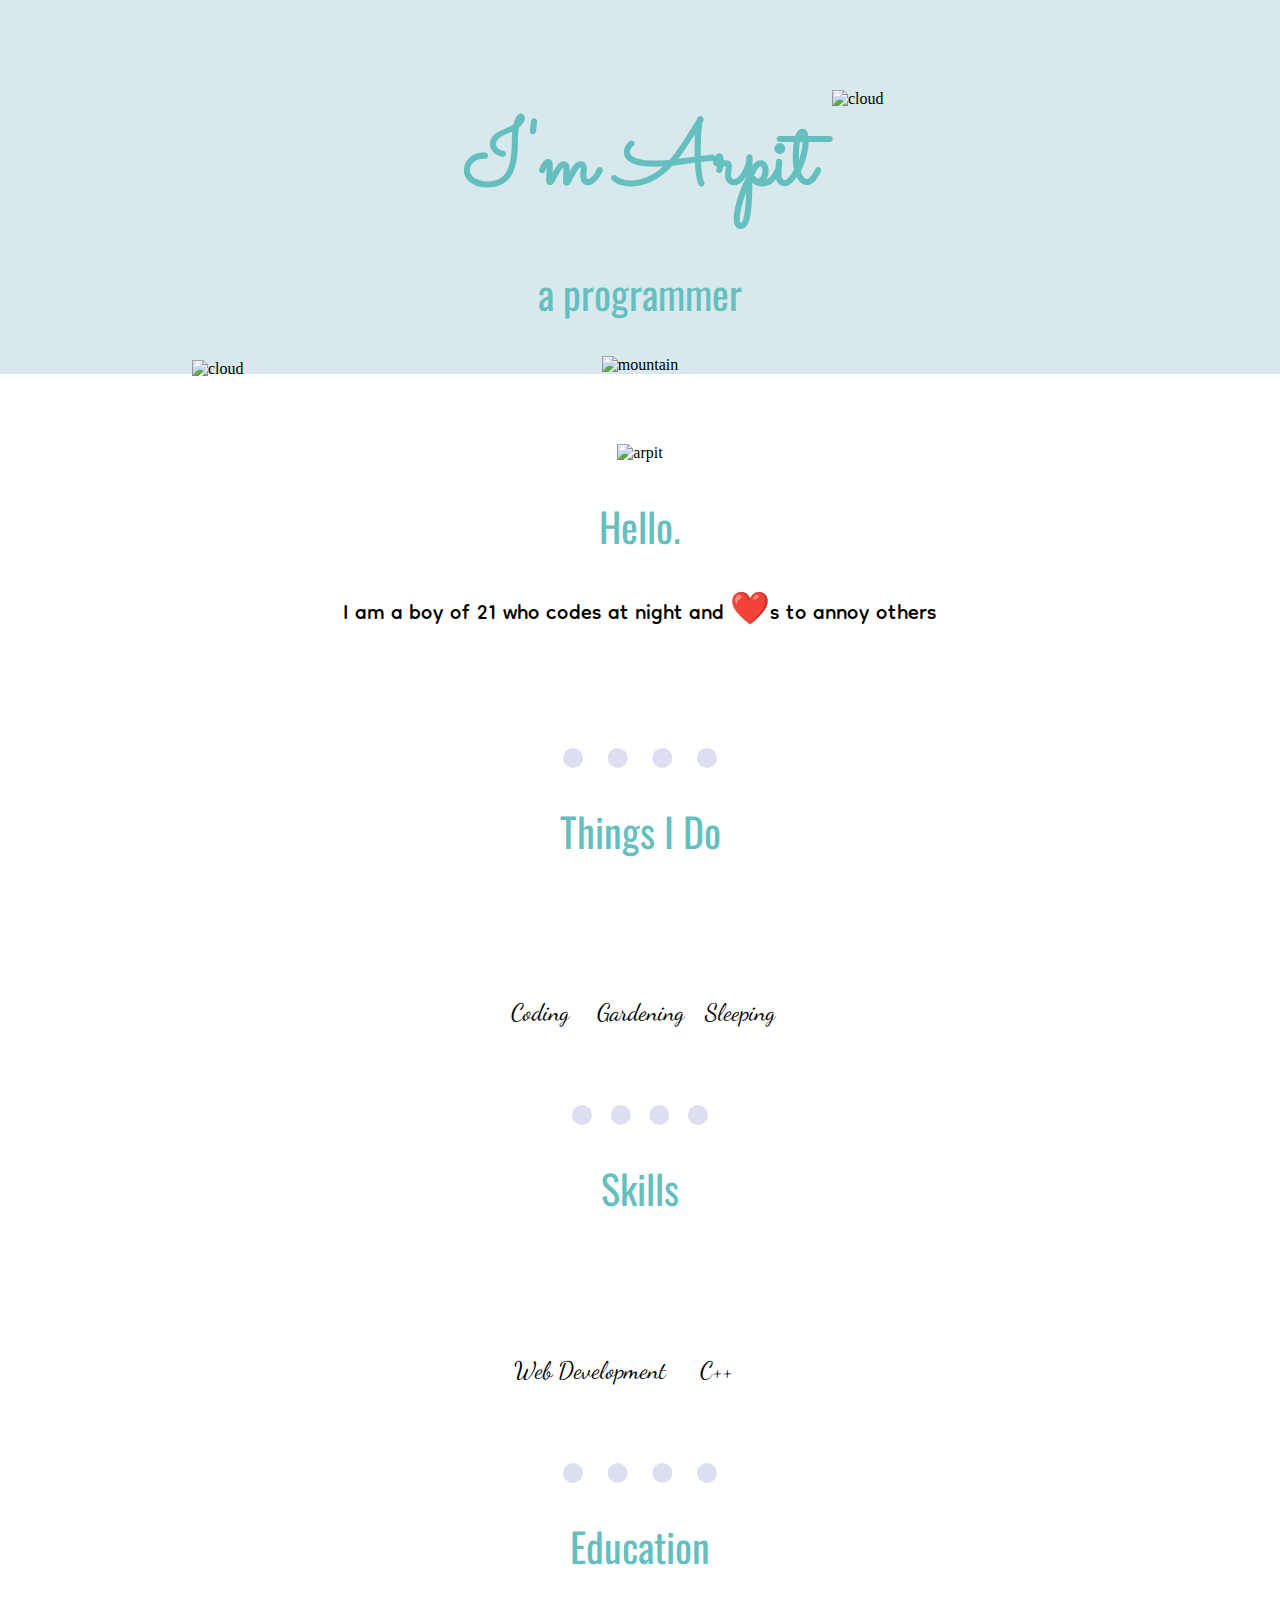
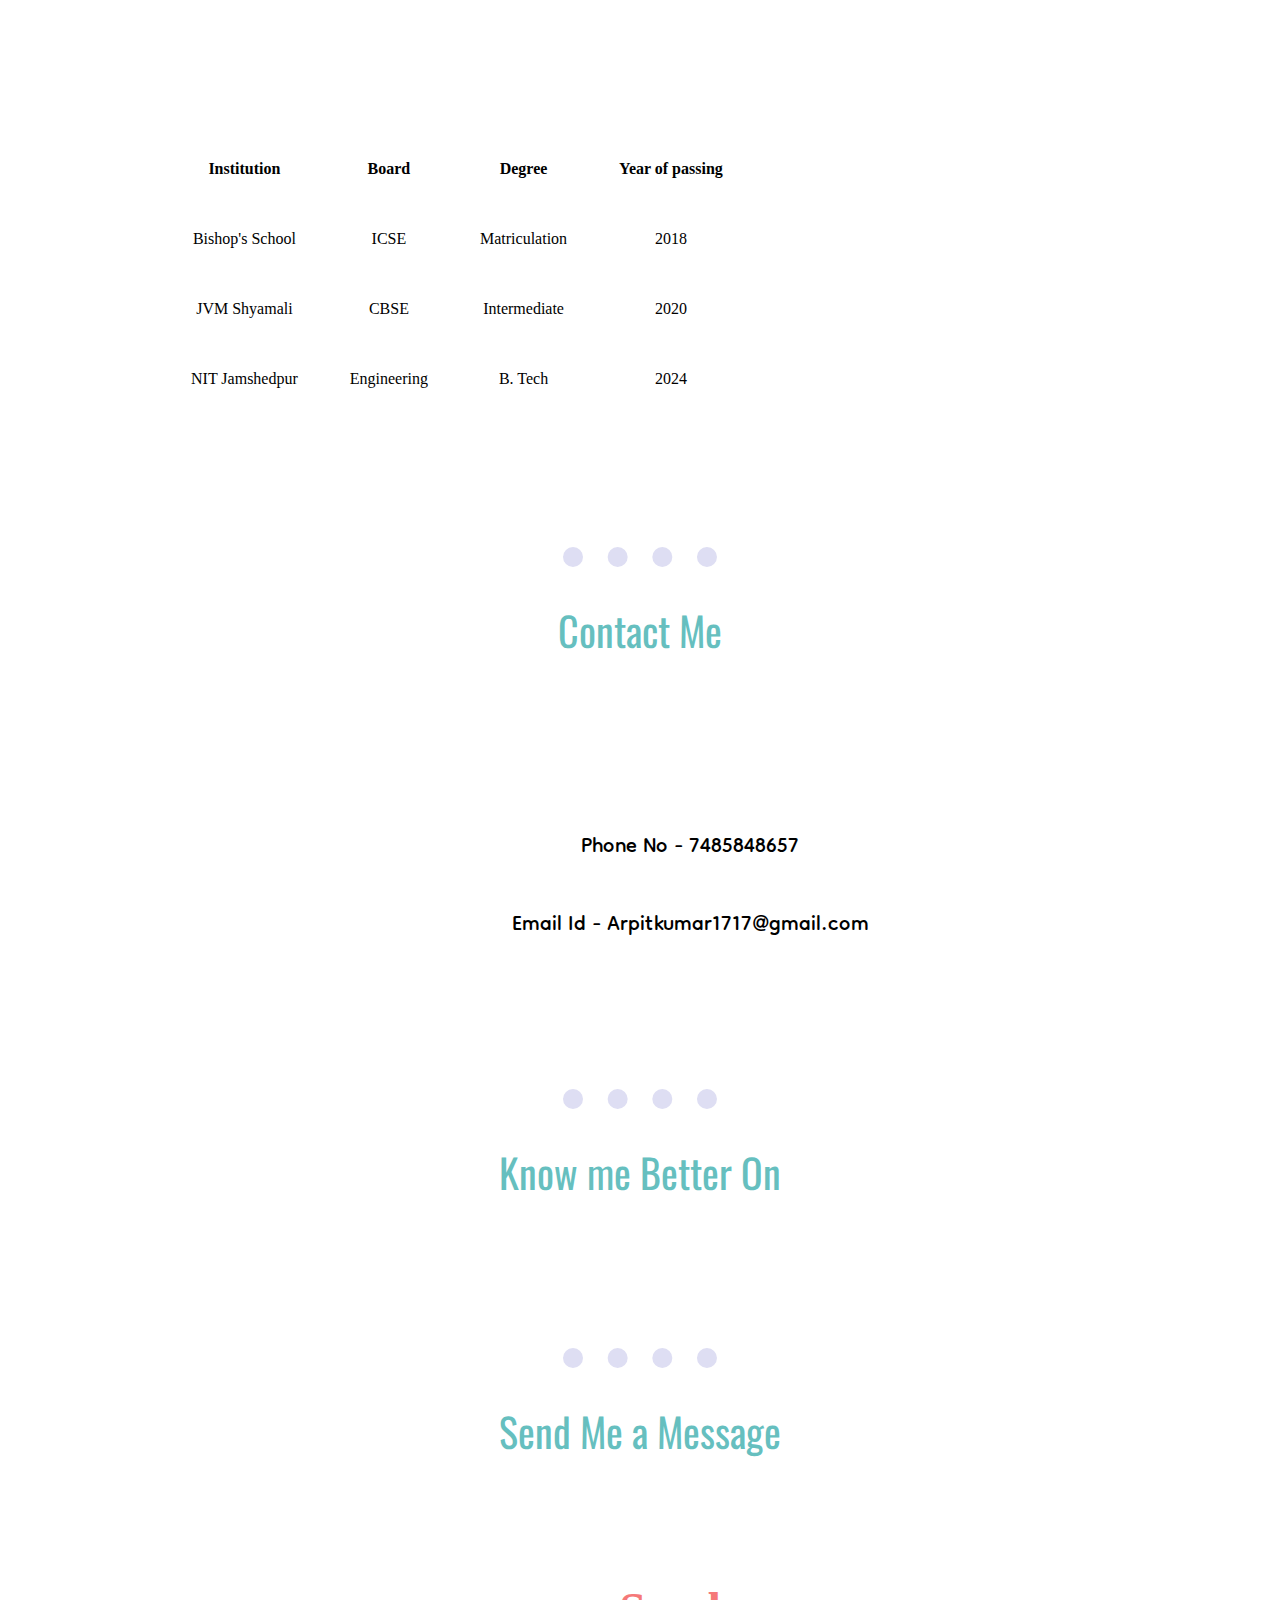
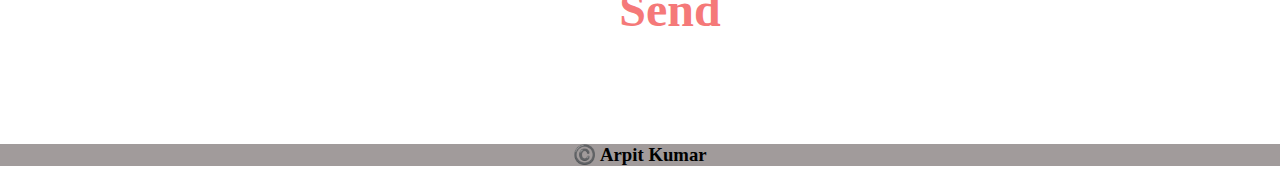
==== index.html @ 36d635fa "learned css" ====
<!DOCTYPE html>
<html lang="en">

<head>
    <meta charset="UTF-8">
    <meta http-equiv="X-UA-Compatible" content="IE=edge">
    <meta name="viewport" content="width=device-width, initial-scale=1.0">
    <title>Arpit</title>
    <link rel="stylesheet" href="cssstyle.css">
    <link rel="icon" href="images/favicon.ico">
    <link rel="preconnect" href="https://fonts.googleapis.com">
<link rel="preconnect" href="https://fonts.gstatic.com" crossorigin>
<link href="https://fonts.googleapis.com/css2?family=Dancing+Script&family=Dongle&family=Oswald:wght@200&family=Sacramento&display=swap" rel="stylesheet">
</head>

<body>
    <div class="first">
        <img class="topcloud" src="images/cloud.png" alt="cloud">
        <h1>I'm Arpit</h1>
        <h2>a programmer</h2>
        <img class="bottomcloud" src="images/cloud.png" alt="cloud">
        <img class="mountain" src="images/mountain.png" alt="mountain">
    </div>
    <div class="second">
        <img class="mypic" src="images/arpit.png" alt="arpit">
        <h2>Hello.</h2>
        <p>I am a boy of 21 who codes at night and ❤️s to annoy others</p>
    </div>
    <hr>
    <div class="third">
        <h2>Things I Do</h2>
        <div class="picformat">

            <div class="item a">
                <img class="pic" src="images/coding.png" alt=""><br>
                <span class="Thingstext">Coding</span>
            </div>
            <div class="item b">
                <img class="pic" src="images/gardening.png" alt=""><br>
                <span class="Thingstext">Gardening</span>
            </div>
            <div class="item c">
                <img class="pic" src="images/sleeping.png" alt=""><br>
                <span class="Thingstext">Sleeping</span>
            </div>
        </div>
    </div>
    <div class="forth" >
        <hr>
        <h2>Skills</h2>
        <div class="picformat" >

            <div class="item ">
                <img class="pic" src="images/website.png" alt=""><br>
                <span class="Thingstext">Web Development</span>
        </div>
        <div class="item ">
            <img class="pic" src="images/cpp.png" alt=""><br>
            <span class="Thingstext">C++</span>
        </div>
    </div>    
</div>
    </div>
    <div class="fifth" >
        <hr>
        <h2>Education</h2>
        <img class="education" src="images/graduation.png" alt="">
        <table class="table" cellspacing="50" >
            <thead   >

                <tr   >
                    <th>Institution</th>
                    <th>Board</th>
                    <th>Degree</th>
                    <th>Year of passing</th>
                </tr>
            </thead>
            <tbody>
                <tr>
                    <td>Bishop's School</td>
                    <td>ICSE</td>
                    <td>Matriculation</td>
                    <td>2018</td>
                </tr>
                <tr>
                    <td>JVM Shyamali</td>
                    <td>CBSE</td>
                    <td>Intermediate</td>
                    <td>2020</td>
                </tr>
                <tr>
                    <td>NIT Jamshedpur</td>
                    <td>Engineering</td>
                    <td>B. Tech</td>
                    <td>2024</td>
                </tr>
            </tbody>
        </table>
    </div>
    <hr>
    <div  class="sixth">
        <h2>Contact Me</h2>
        <div class="picformat" >
            <img class="contact" src="images/contact.png" alt="">
            <div class="contacttext" >
                <p>Phone No - 7485848657</p> 
                <p>Email Id - Arpitkumar1717@gmail.com </p>
            </div>
        </div>
    </div>
    <hr>
    <div class="seventh">
        <h2>Know me Better On</h2>
        <a href="https://www.facebook.com/profile.php?id=100053818970136"><img class="social" src="images/facebook.png" alt=""></a>
        <a href="https://www.instagram.com/_.arpit_verma_/"><img class="social" src="images/instagram.png" alt=""></a>
        <a href="https://www.linkedin.com/in/arpit-kumar-049a21136/"><img class="social" src="images/linkedin.png" alt=""></a>
        <a href="https://twitter.com/arpitkr1717"><img class="social" src="images/twitter.png" alt=""></a>
    </div>
    <hr>
    <div class="eigth">
        <h2>Send Me a Message</h2>
        <div class="picformat" >

            <img class="email" src="images/email.png" alt="">
            <a href="contactme.html" style="text-decoration: none;"><h3 class="send">Send</h3></a>
        </div>
    </div>
    <div>
        <h3 style="background-color: rgb(161, 155, 155);">©️ Arpit Kumar</h3>
    </div>

</body>

</html>
---- cssstyle.css ----
body {
  margin: 0;
  text-align: center;
}
h1 {
  margin: 0;
  font-family: "Sacramento", "Dancing Script", cursive;
  font-size: 560%;
  color: #66BFBF;
}
h2 {
  font-family: "Oswald", sans-serif;
  font-size: 2.5rem;
  color: #66BFBF;
  font-weight: normal;
}
p
{
    font-family: 'Dongle', sans-serif;
    font-size: 2rem;
}
span
{
    font-family: "Dancing Script", sans-serif;
  font-size: x-large; 
}
.first {
  padding: 100px;
  padding-bottom: 0;
  background-color: rgb(216, 233, 238);
}
.second {
  padding: 70px;
}
.third {
}
.forth
{
    float: none;
    padding: 70px;
    
}
.fifth
{
    float: none;
}
.mypic {
  height: 150px;
  width: 150px;
}
.pic {
  height: 150px;
  padding: 50px;
}

.item {
    float: left;
}
.picformat

{
    display: flex;
    justify-content: center;
}
.topcloud {
  position: absolute;
  top: 10%;
  left: 65%;
}
.bottomcloud {
  position: absolute;
  top: 40%;
  left: 15%;
}
.mountain {
  height: 100%;
  width: 100%;
}
.education
{
    padding: 70px;
    float: left;
    height: 350px;
}
.table
{
    padding: 100px 0;
}
.contact
{
    float: left;
    height: 250px;
    padding: 50px;
}
.contacttext
{
    padding: 100px 0;
}
.social
{
    height: 50px;
    padding: 50px;
}
.email

{
    float: left;
    padding: 30px;
    height: 150px;
}
.send
{
    padding: 40px 80px;
    color: rgb(245, 121, 121);
    font-size: xxx-large;
    text-decoration: none;  
}
hr
{
    border-style: none;
    border-top-style: dotted;
    width: 12%;
    border-width: 20px;
    border-color: rgb(222, 222, 243);
}
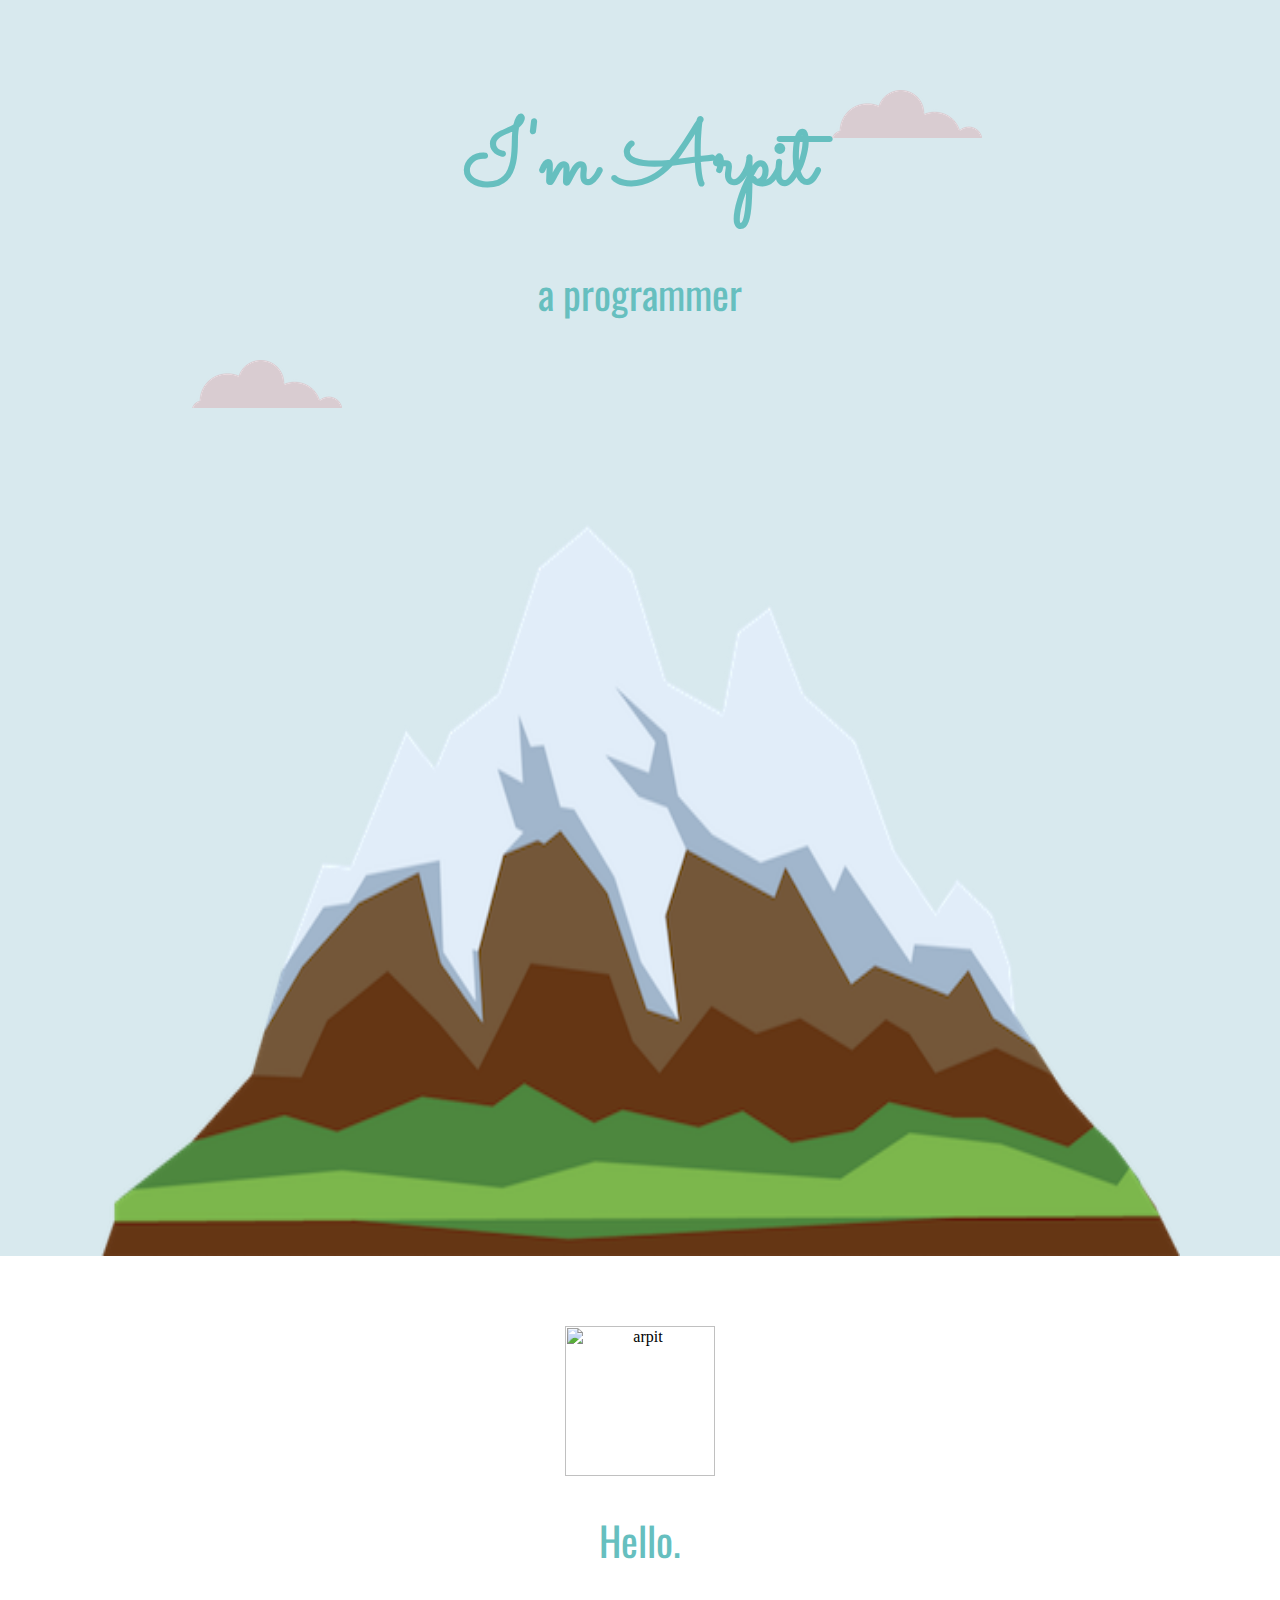
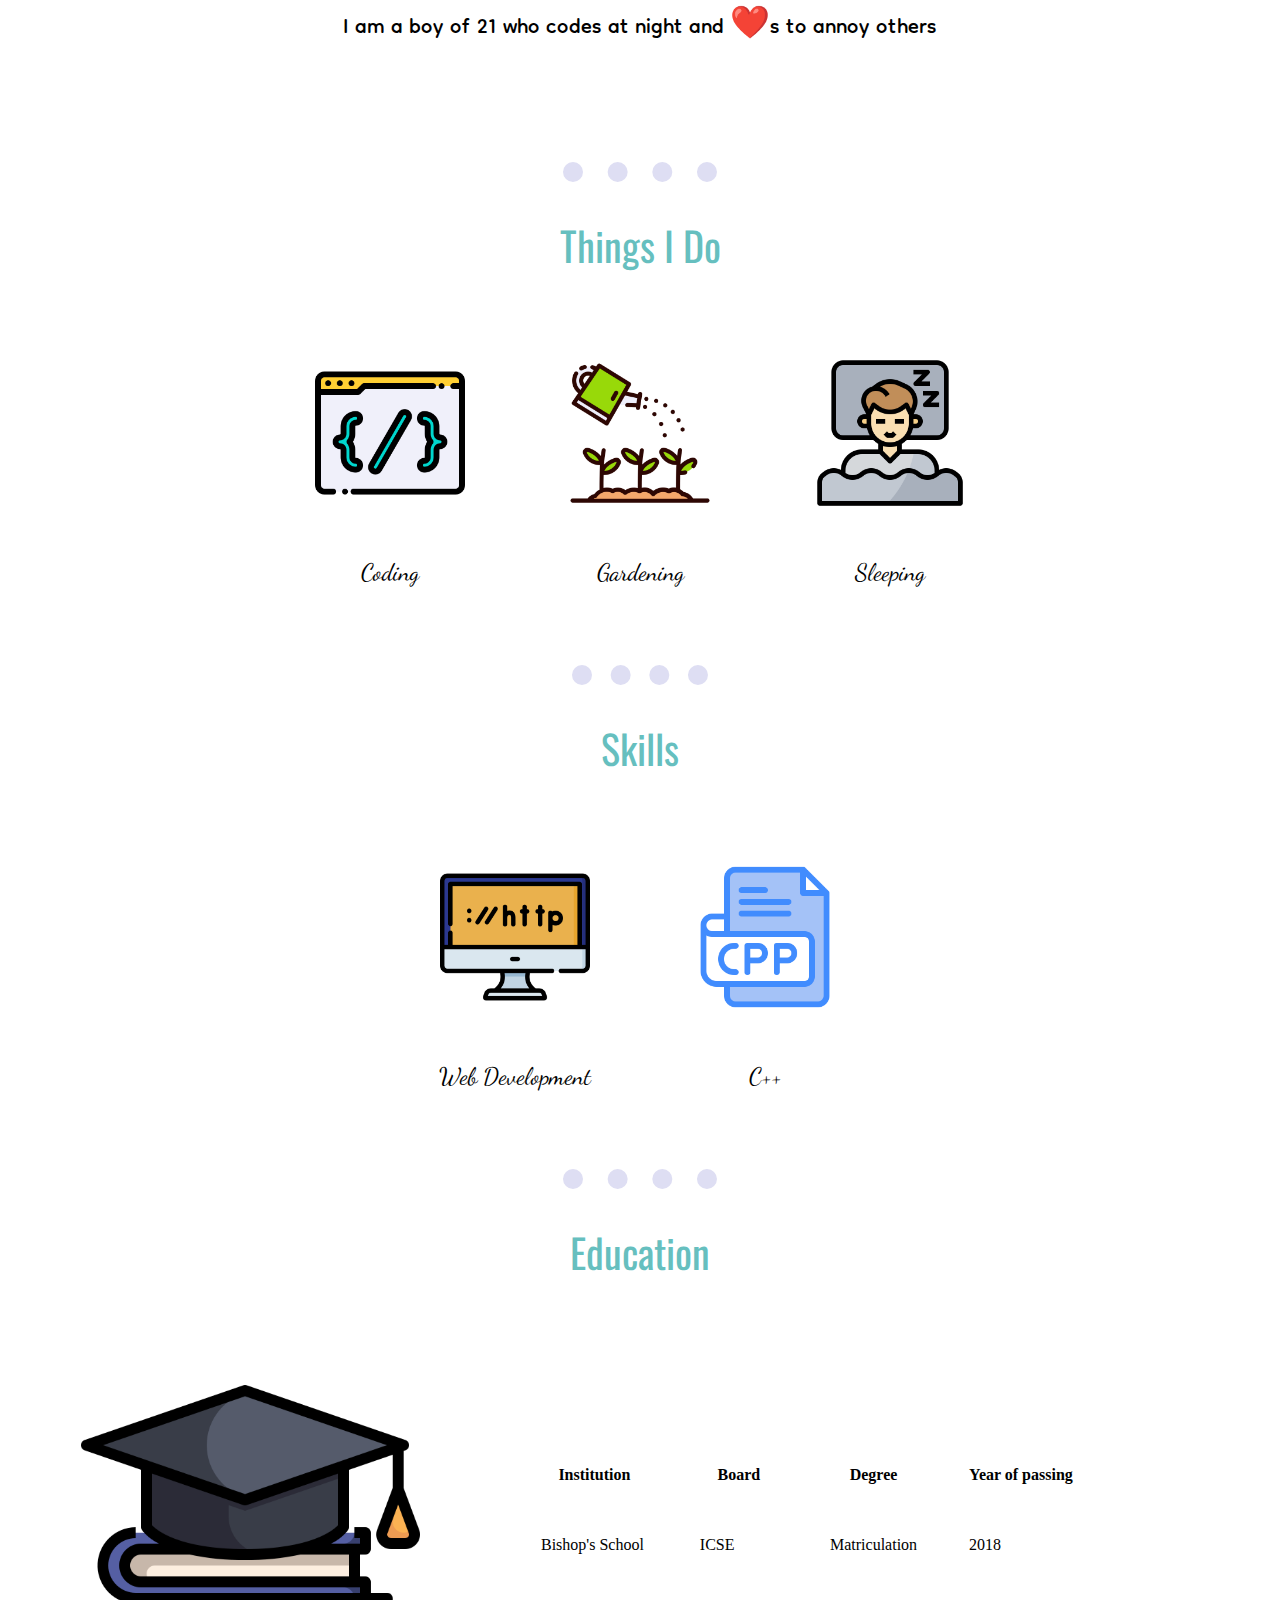
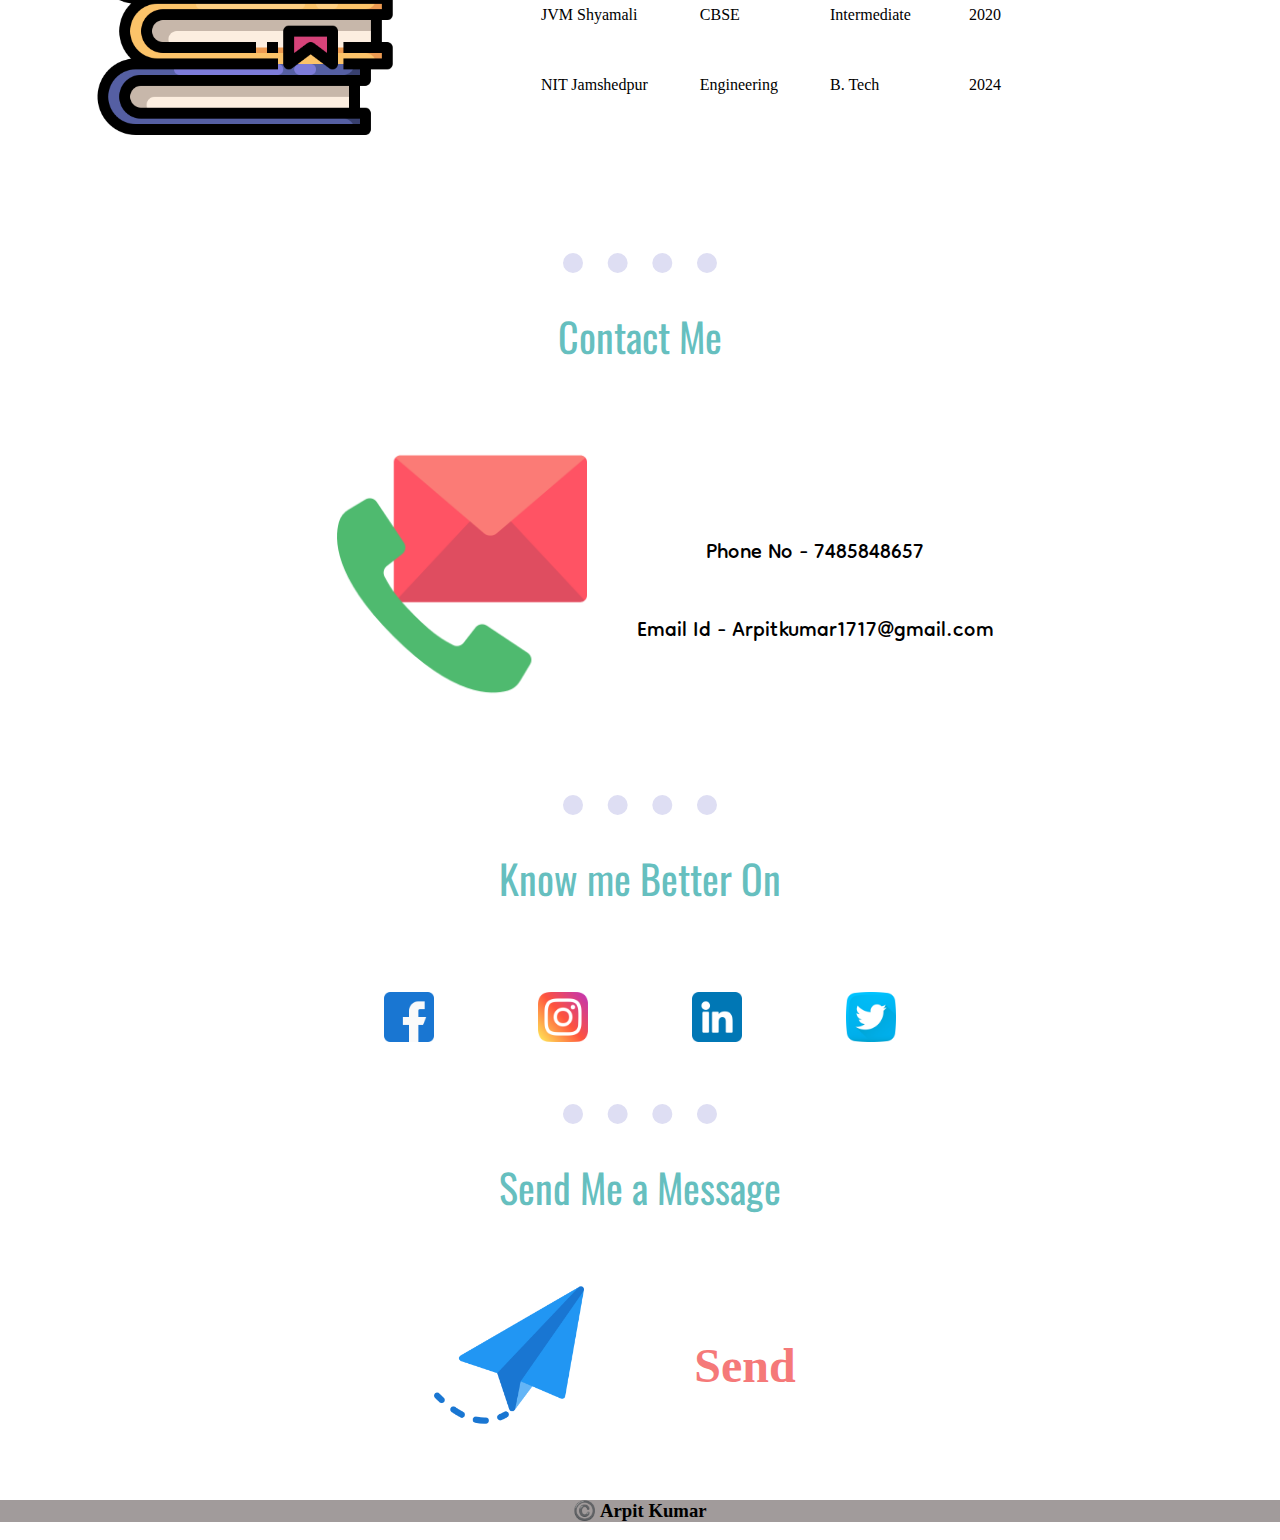
==== commit 126b6812: "Update index.html" ====
--- a/index.html
+++ b/index.html
@@ -1,4 +1,3 @@
-<!DOCTYPE html>
 <html lang="en">
 
 <head>
@@ -7,7 +6,7 @@
     <meta name="viewport" content="width=device-width, initial-scale=1.0">
     <title>Arpit</title>
     <link rel="stylesheet" href="cssstyle.css">
-    <link rel="icon" href="images/favicon.ico">
+    <link rel="icon" href="favicon.ico">
     <link rel="preconnect" href="https://fonts.googleapis.com">
 <link rel="preconnect" href="https://fonts.gstatic.com" crossorigin>
 <link href="https://fonts.googleapis.com/css2?family=Dancing+Script&family=Dongle&family=Oswald:wght@200&family=Sacramento&display=swap" rel="stylesheet">
@@ -15,14 +14,14 @@
 
 <body>
     <div class="first">
-        <img class="topcloud" src="images/cloud.png" alt="cloud">
+        <img class="topcloud" src="cloud.png" alt="cloud">
         <h1>I'm Arpit</h1>
         <h2>a programmer</h2>
-        <img class="bottomcloud" src="images/cloud.png" alt="cloud">
-        <img class="mountain" src="images/mountain.png" alt="mountain">
+        <img class="bottomcloud" src="cloud.png" alt="cloud">
+        <img class="mountain" src="mountain.png" alt="mountain">
     </div>
     <div class="second">
-        <img class="mypic" src="images/arpit.png" alt="arpit">
+        <img class="mypic" src="arpit.png" alt="arpit">
         <h2>Hello.</h2>
         <p>I am a boy of 21 who codes at night and ❤️s to annoy others</p>
     </div>
@@ -32,15 +31,15 @@
         <div class="picformat">
 
             <div class="item a">
-                <img class="pic" src="images/coding.png" alt=""><br>
+                <img class="pic" src="coding.png" alt=""><br>
                 <span class="Thingstext">Coding</span>
             </div>
             <div class="item b">
-                <img class="pic" src="images/gardening.png" alt=""><br>
+                <img class="pic" src="gardening.png" alt=""><br>
                 <span class="Thingstext">Gardening</span>
             </div>
             <div class="item c">
-                <img class="pic" src="images/sleeping.png" alt=""><br>
+                <img class="pic" src="sleeping.png" alt=""><br>
                 <span class="Thingstext">Sleeping</span>
             </div>
         </div>
@@ -51,11 +50,11 @@
         <div class="picformat" >
 
             <div class="item ">
-                <img class="pic" src="images/website.png" alt=""><br>
+                <img class="pic" src="website.png" alt=""><br>
                 <span class="Thingstext">Web Development</span>
         </div>
         <div class="item ">
-            <img class="pic" src="images/cpp.png" alt=""><br>
+            <img class="pic" src="cpp.png" alt=""><br>
             <span class="Thingstext">C++</span>
         </div>
     </div>    
@@ -64,7 +63,7 @@
     <div class="fifth" >
         <hr>
         <h2>Education</h2>
-        <img class="education" src="images/graduation.png" alt="">
+        <img class="education" src="graduation.png" alt="">
         <table class="table" cellspacing="50" >
             <thead   >
 
@@ -101,7 +100,7 @@
     <div  class="sixth">
         <h2>Contact Me</h2>
         <div class="picformat" >
-            <img class="contact" src="images/contact.png" alt="">
+            <img class="contact" src="contact.png" alt="">
             <div class="contacttext" >
                 <p>Phone No - 7485848657</p> 
                 <p>Email Id - Arpitkumar1717@gmail.com </p>
@@ -111,17 +110,17 @@
     <hr>
     <div class="seventh">
         <h2>Know me Better On</h2>
-        <a href="https://www.facebook.com/profile.php?id=100053818970136"><img class="social" src="images/facebook.png" alt=""></a>
-        <a href="https://www.instagram.com/_.arpit_verma_/"><img class="social" src="images/instagram.png" alt=""></a>
-        <a href="https://www.linkedin.com/in/arpit-kumar-049a21136/"><img class="social" src="images/linkedin.png" alt=""></a>
-        <a href="https://twitter.com/arpitkr1717"><img class="social" src="images/twitter.png" alt=""></a>
+        <a href="https://www.facebook.com/profile.php?id=100053818970136"><img class="social" src="facebook.png" alt=""></a>
+        <a href="https://www.instagram.com/_.arpit_verma_/"><img class="social" src="instagram.png" alt=""></a>
+        <a href="https://www.linkedin.com/in/arpit-kumar-049a21136/"><img class="social" src="linkedin.png" alt=""></a>
+        <a href="https://twitter.com/arpitkr1717"><img class="social" src="twitter.png" alt=""></a>
     </div>
     <hr>
     <div class="eigth">
         <h2>Send Me a Message</h2>
         <div class="picformat" >
 
-            <img class="email" src="images/email.png" alt="">
+            <img class="email" src="email.png" alt="">
             <a href="contactme.html" style="text-decoration: none;"><h3 class="send">Send</h3></a>
         </div>
     </div>
@@ -131,4 +130,4 @@
 
 </body>
 
-</html>+</html>
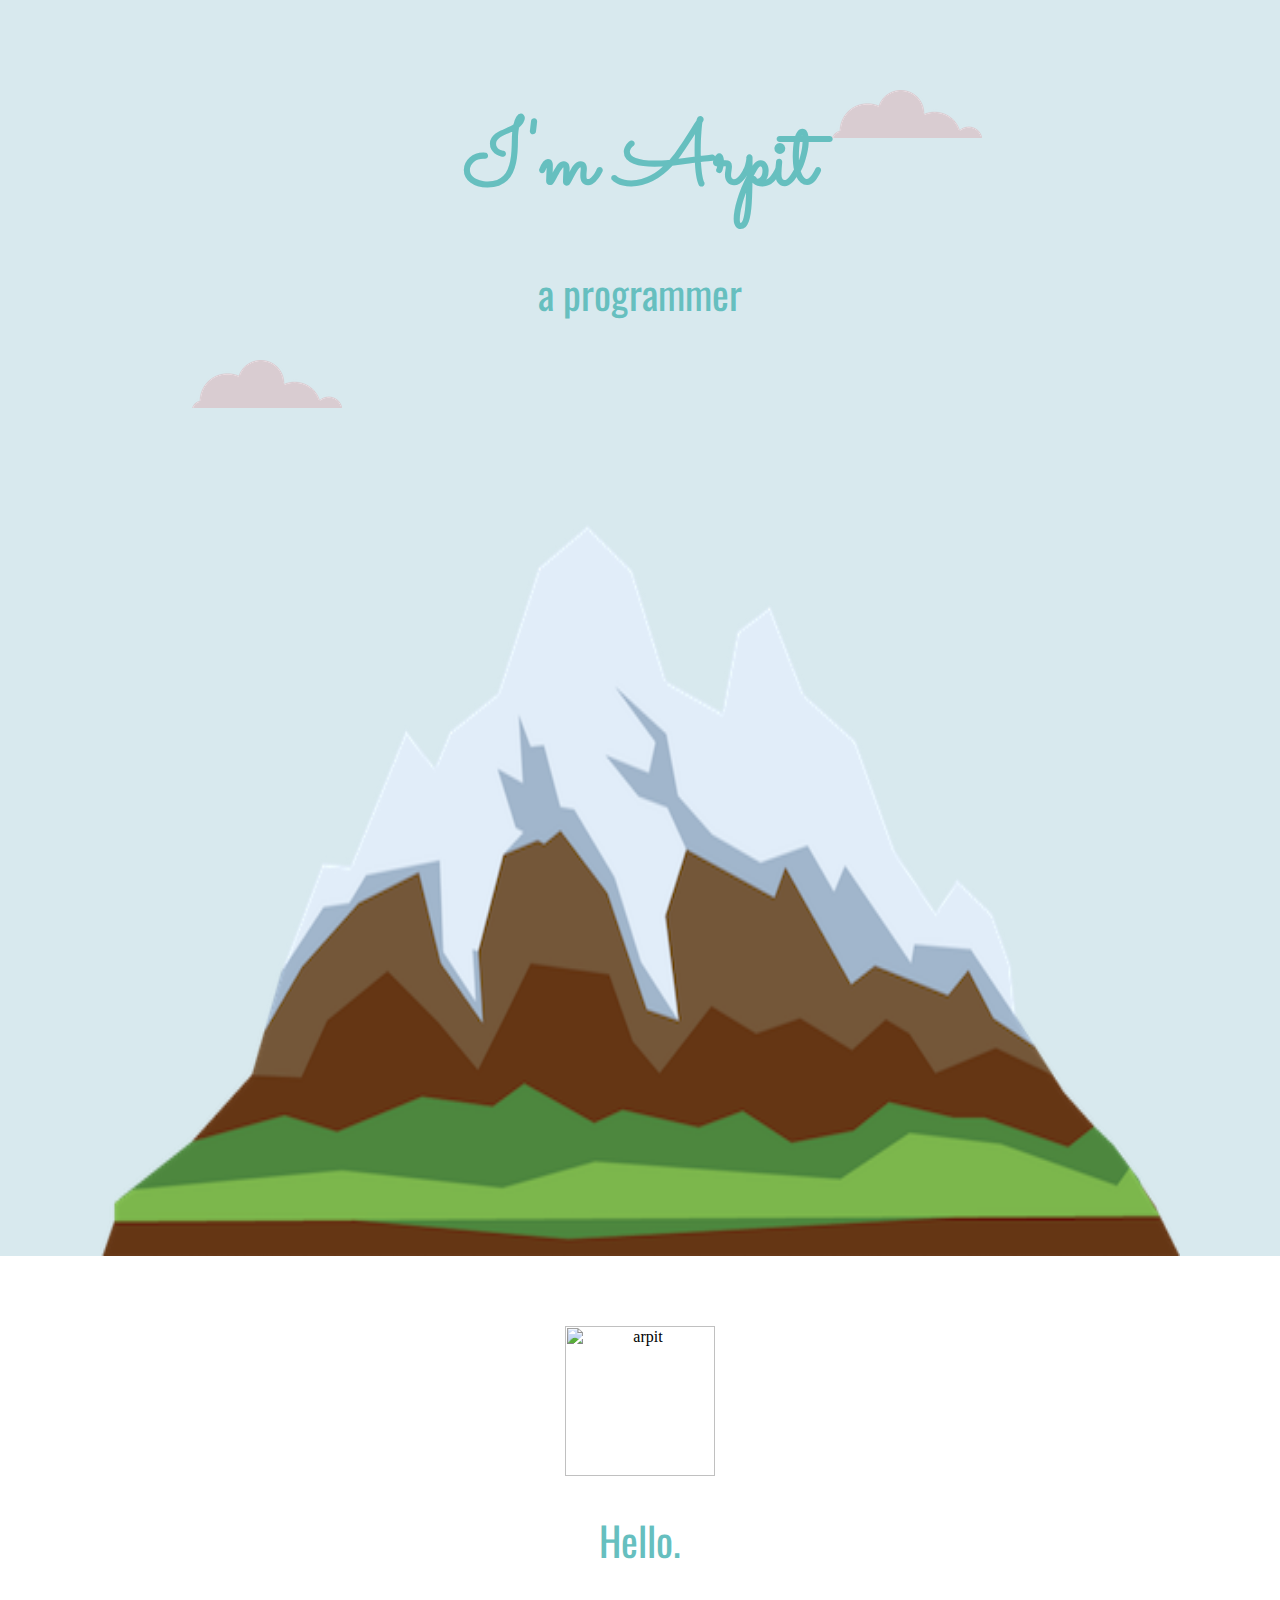
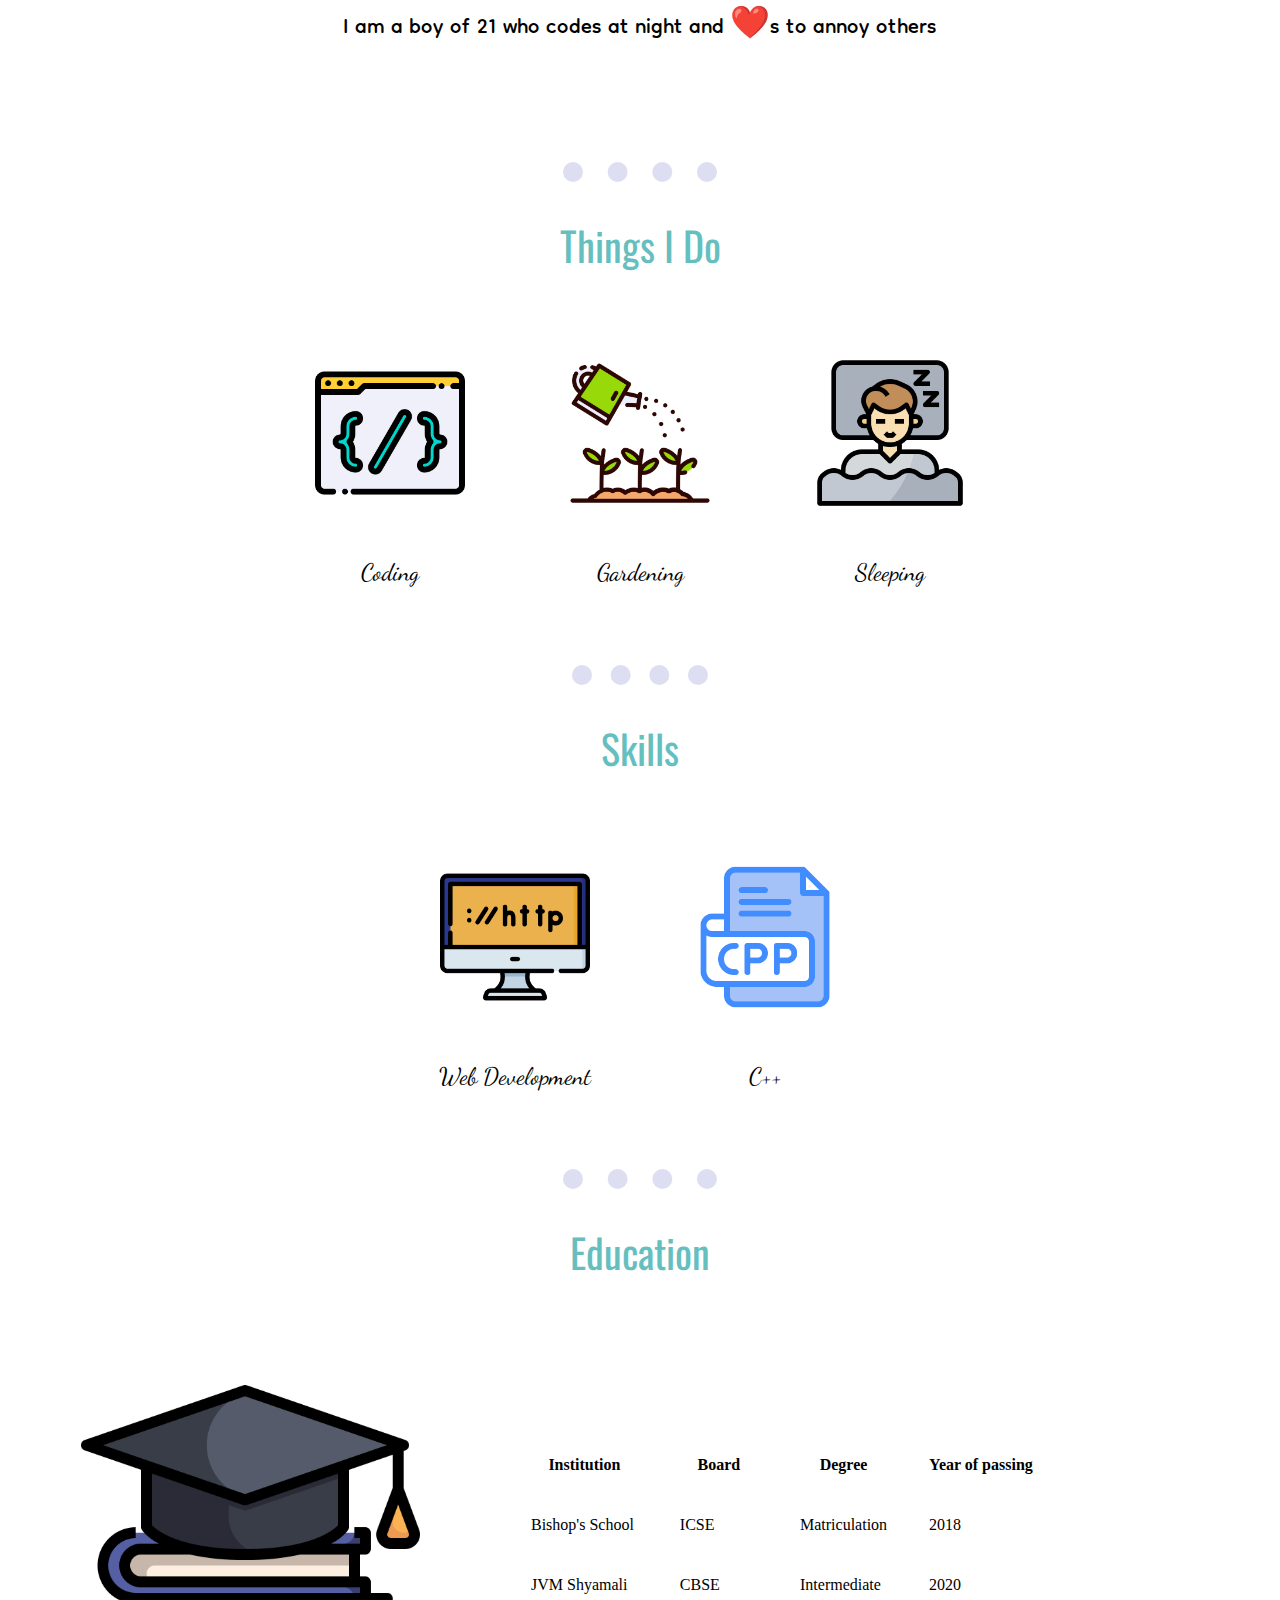
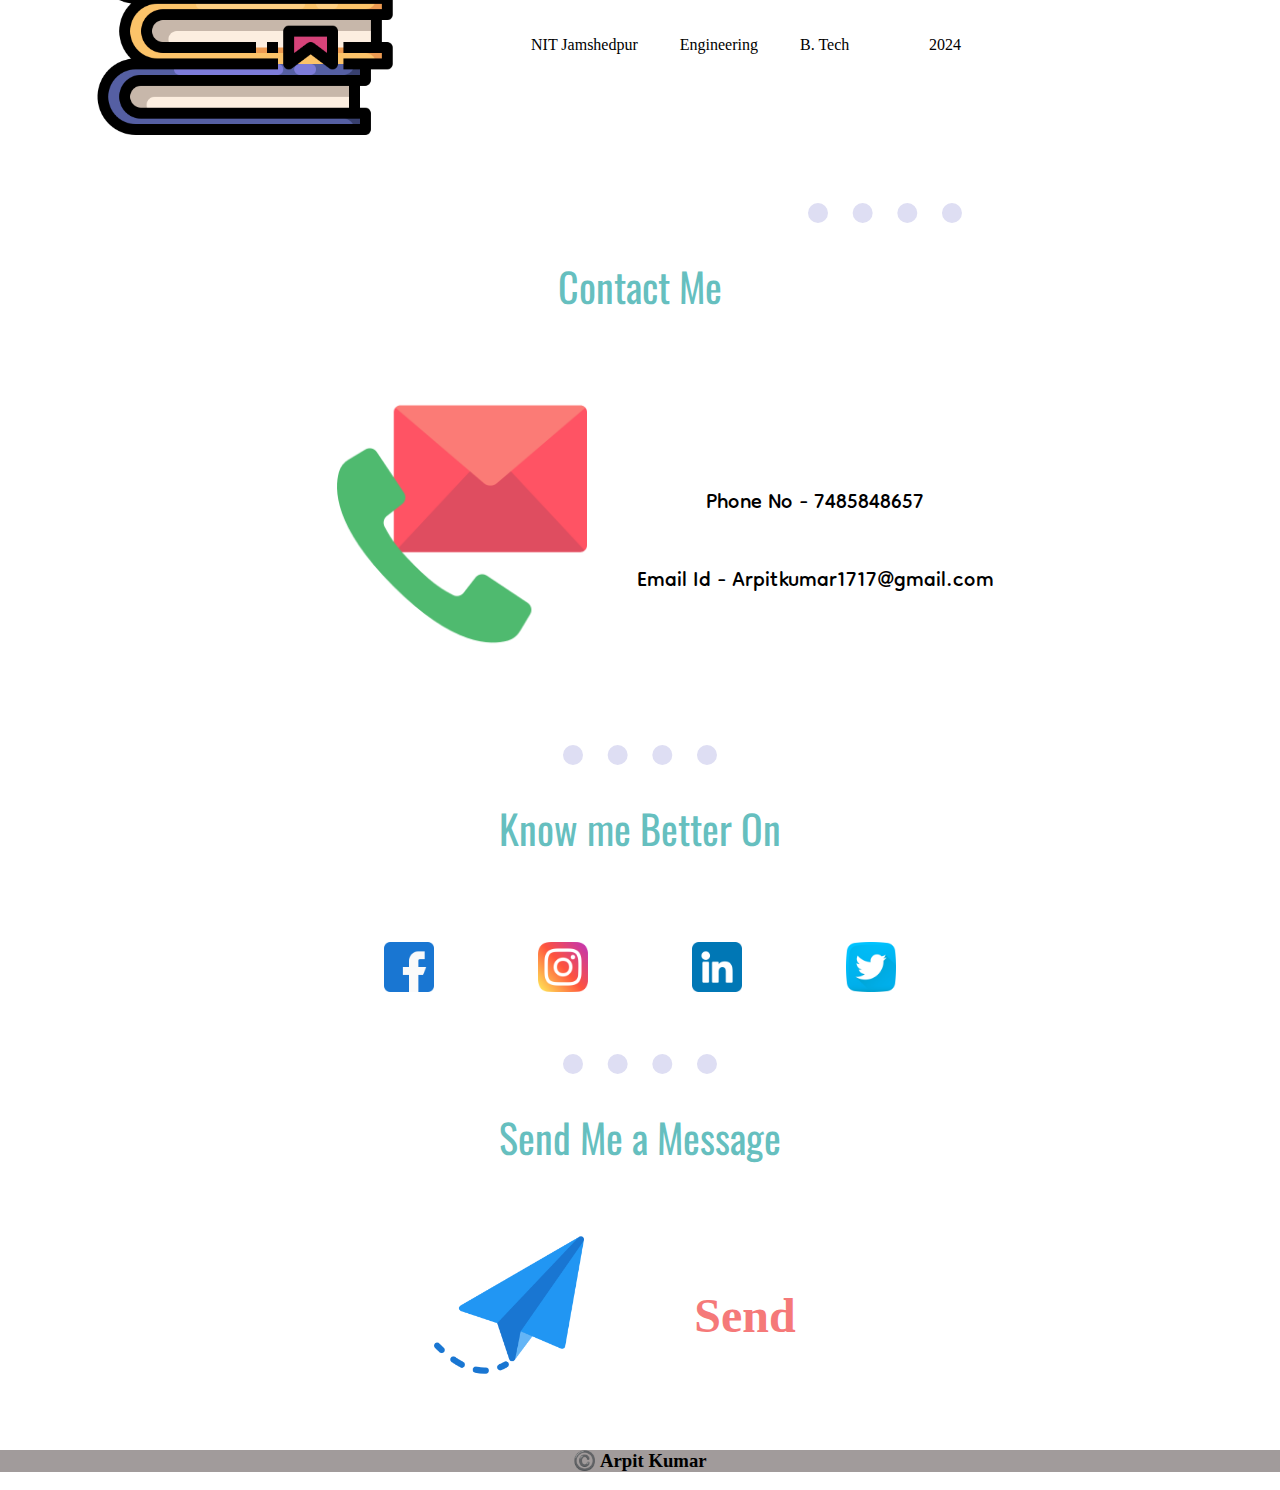
==== commit 6b3f6493: "Update index.html" ====
--- a/index.html
+++ b/index.html
@@ -64,7 +64,7 @@
         <hr>
         <h2>Education</h2>
         <img class="education" src="graduation.png" alt="">
-        <table class="table" cellspacing="50" >
+        <table class="table" cellspacing="40" >
             <thead   >
 
                 <tr   >
